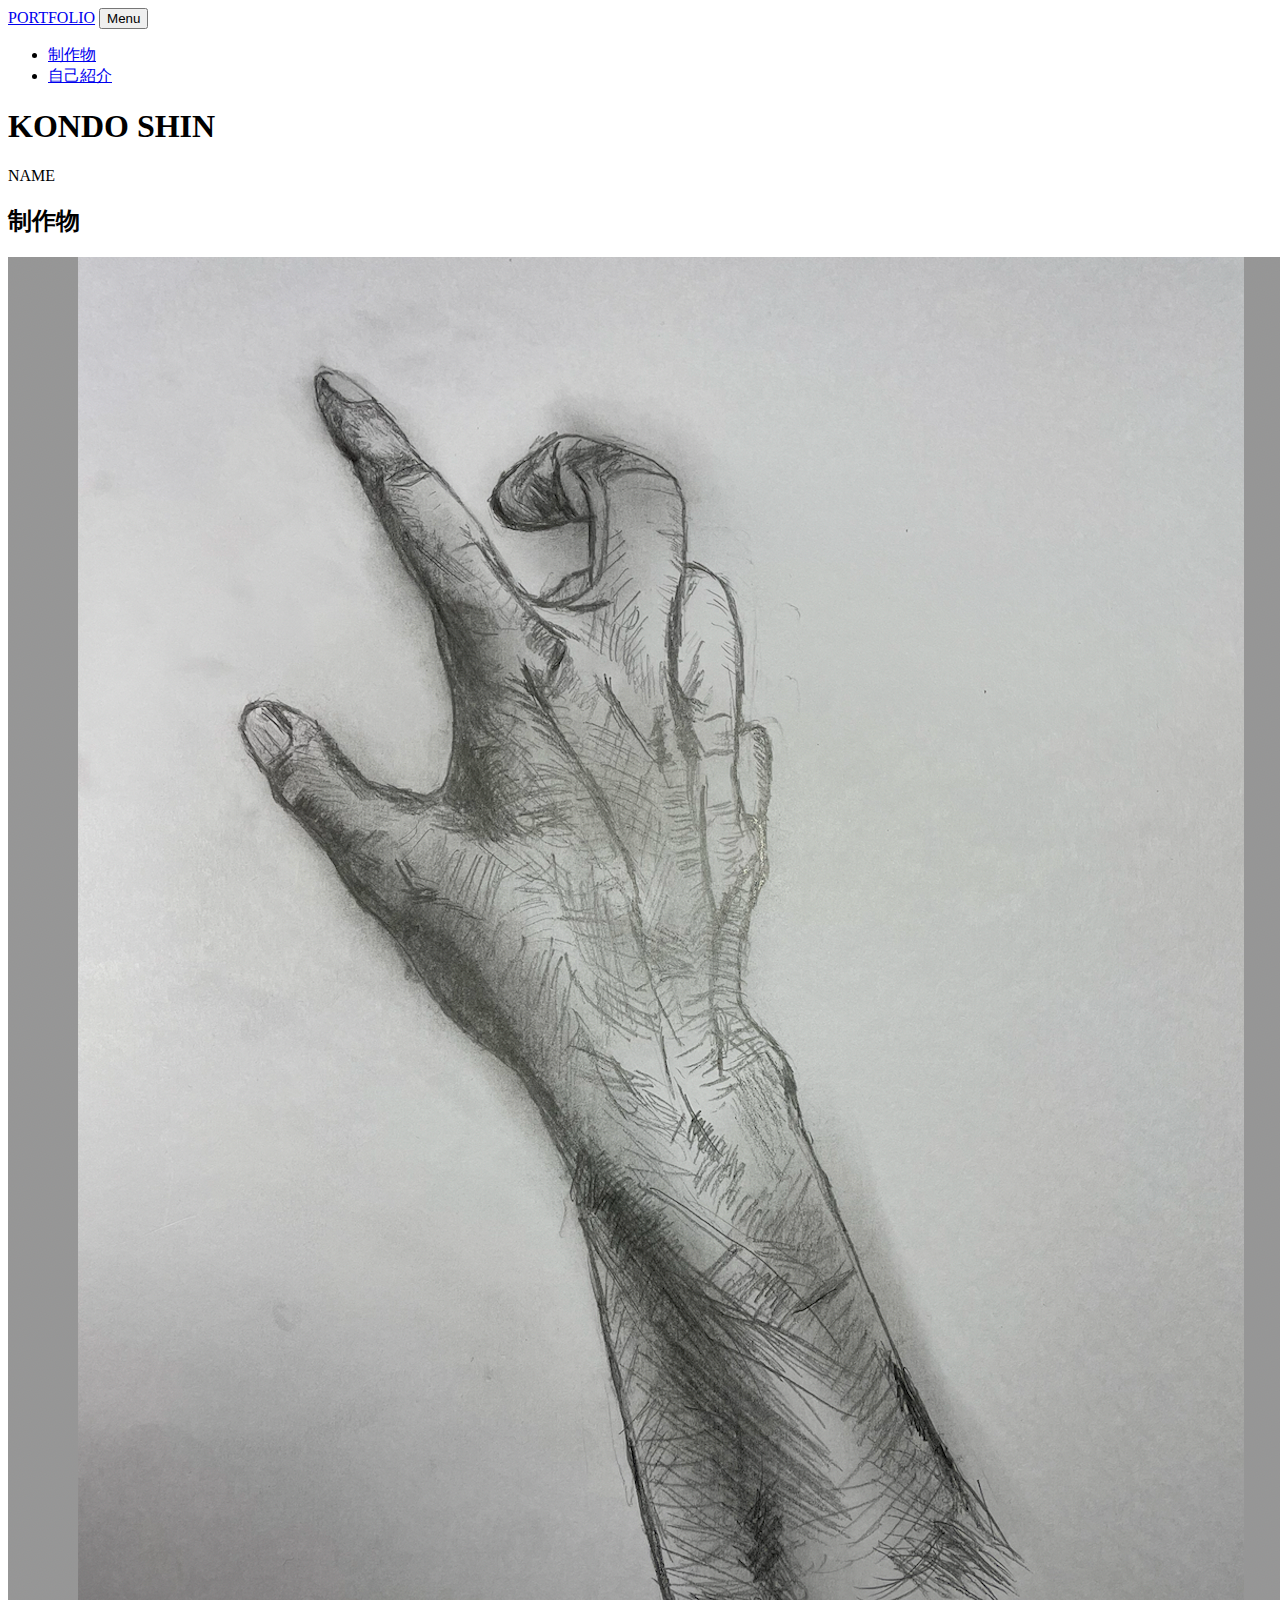
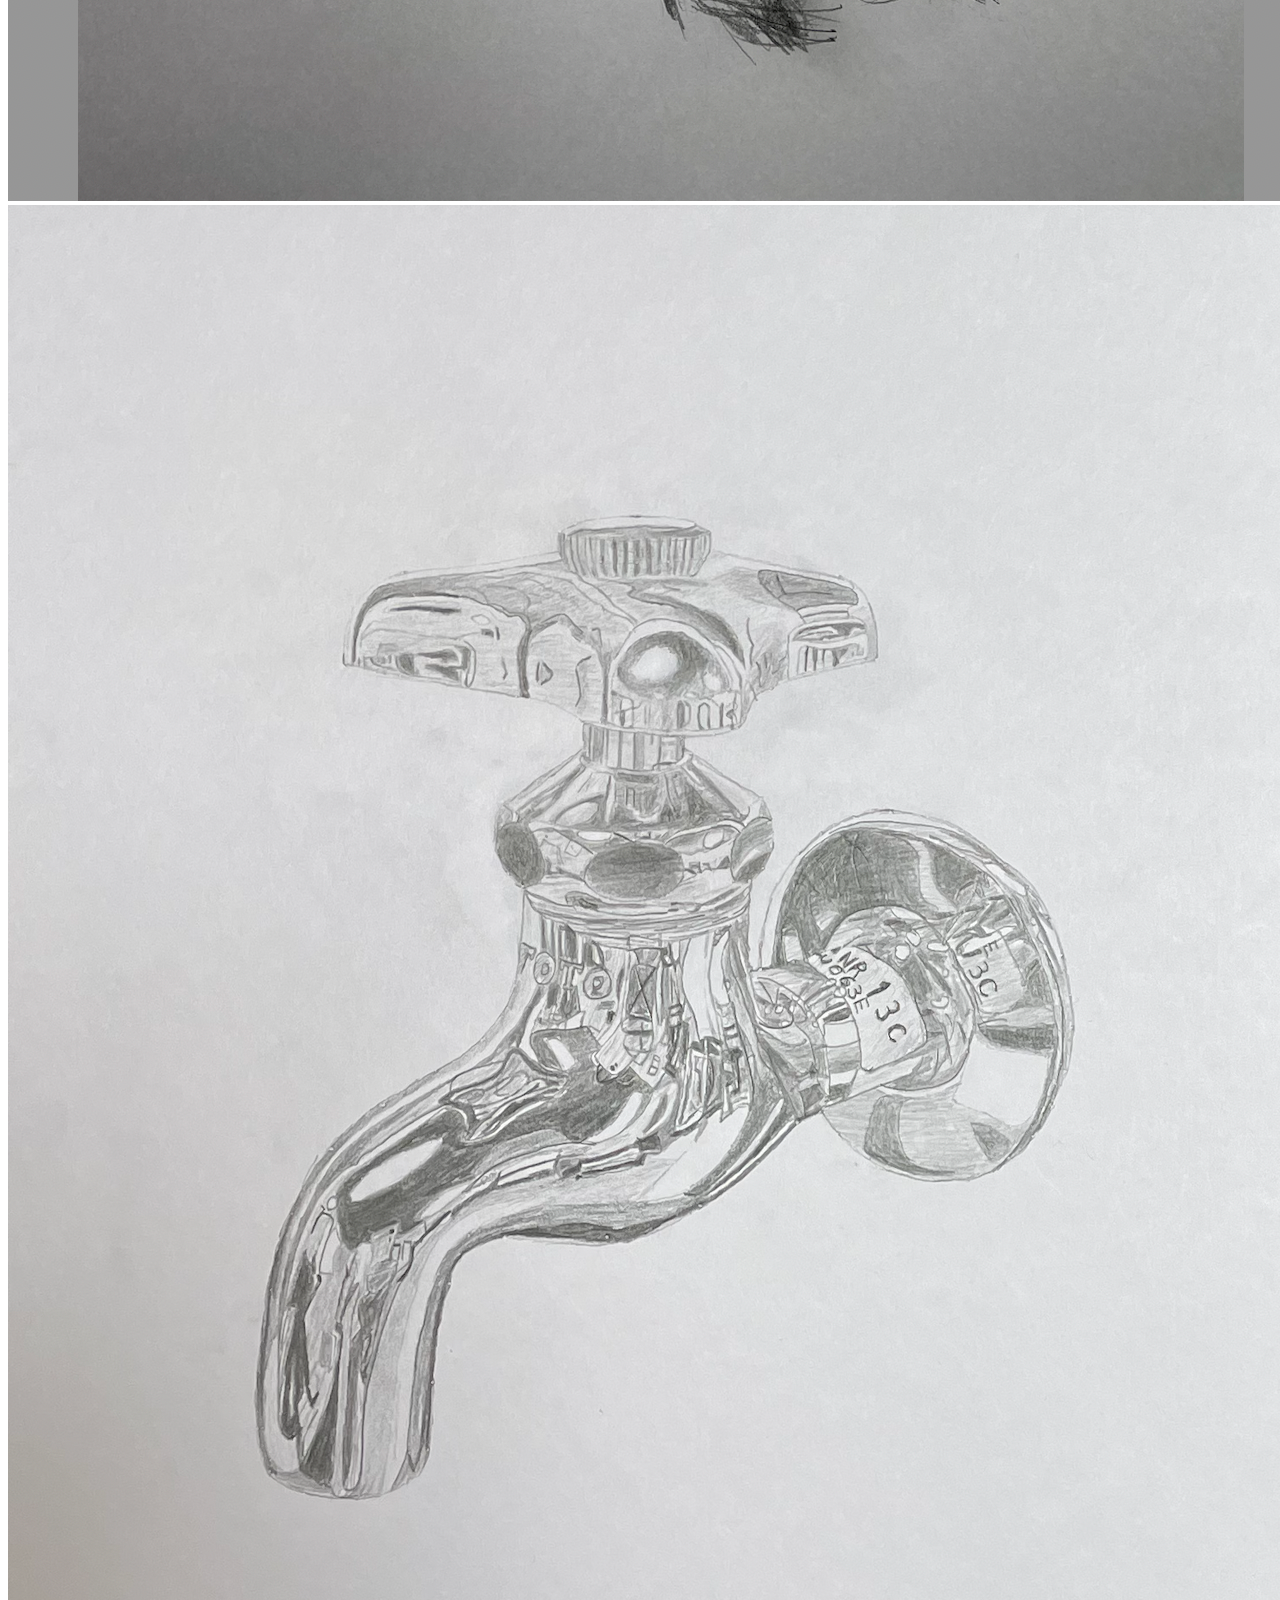
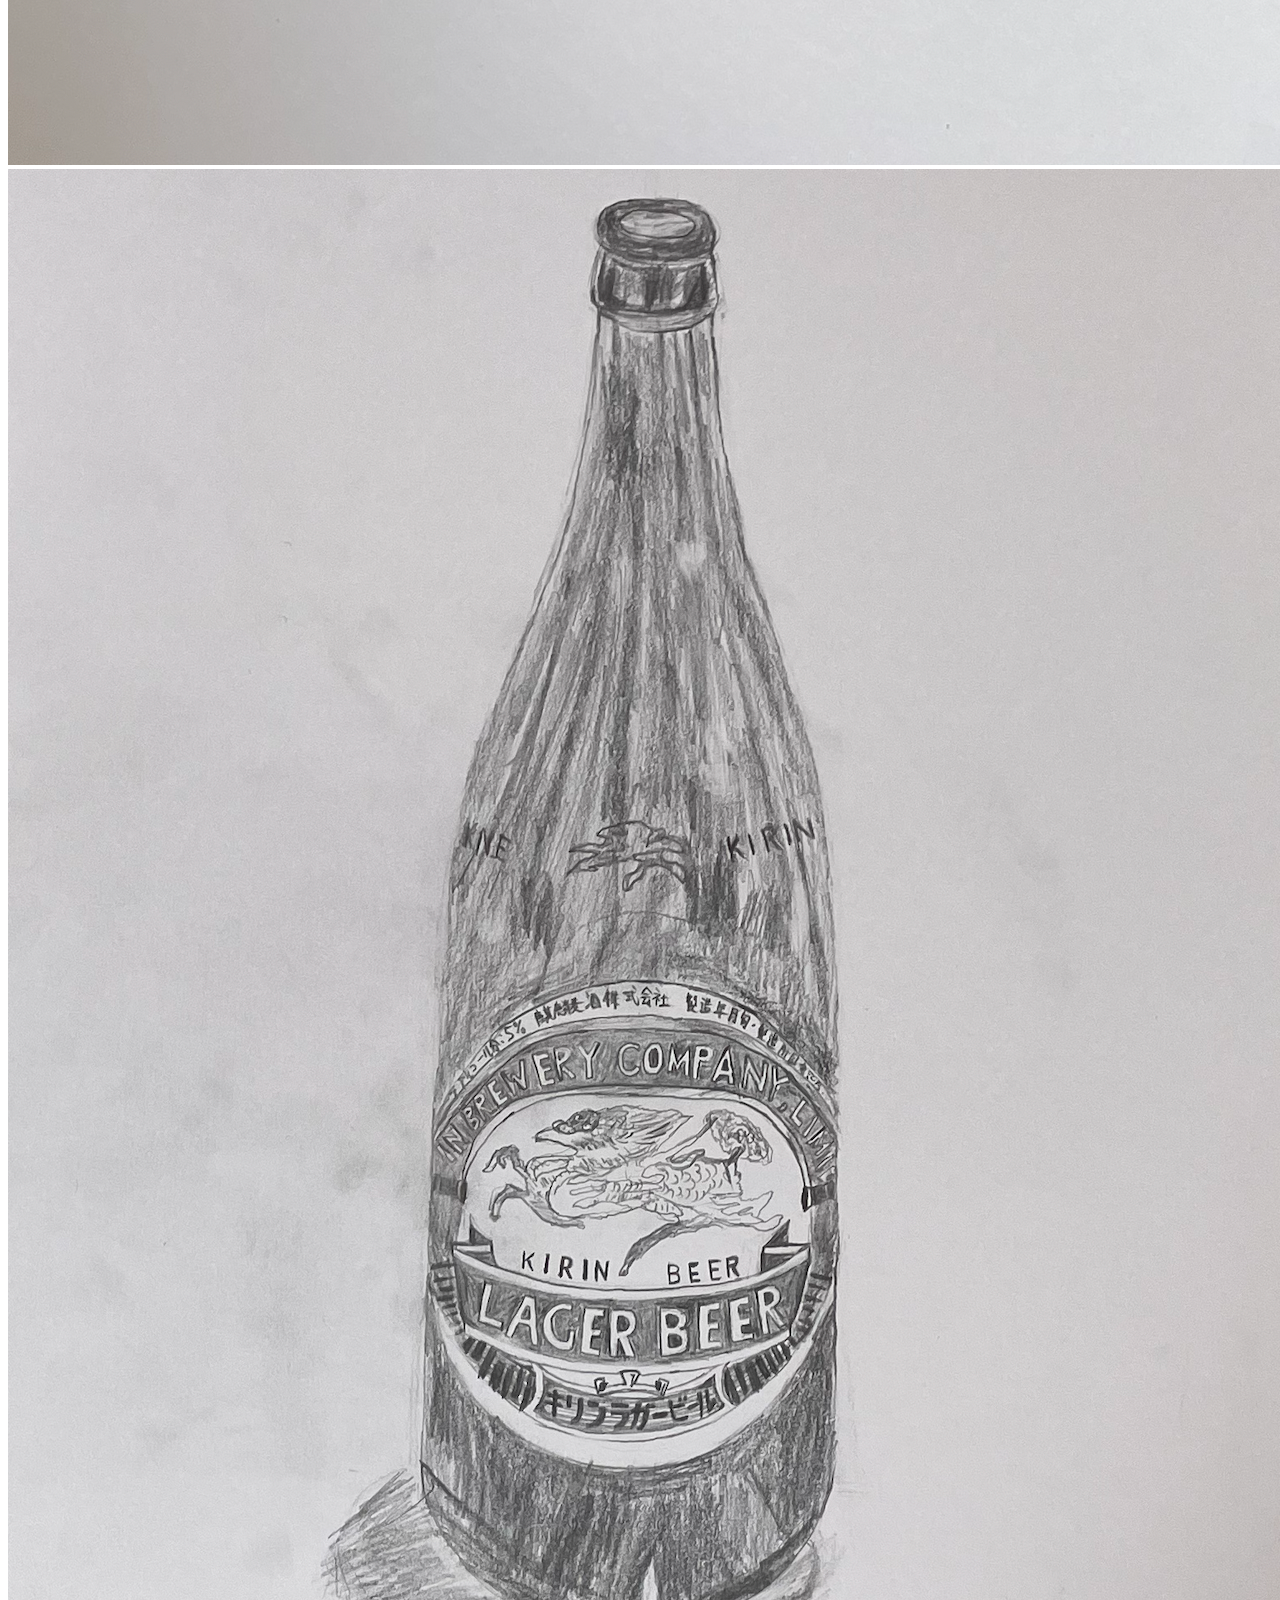
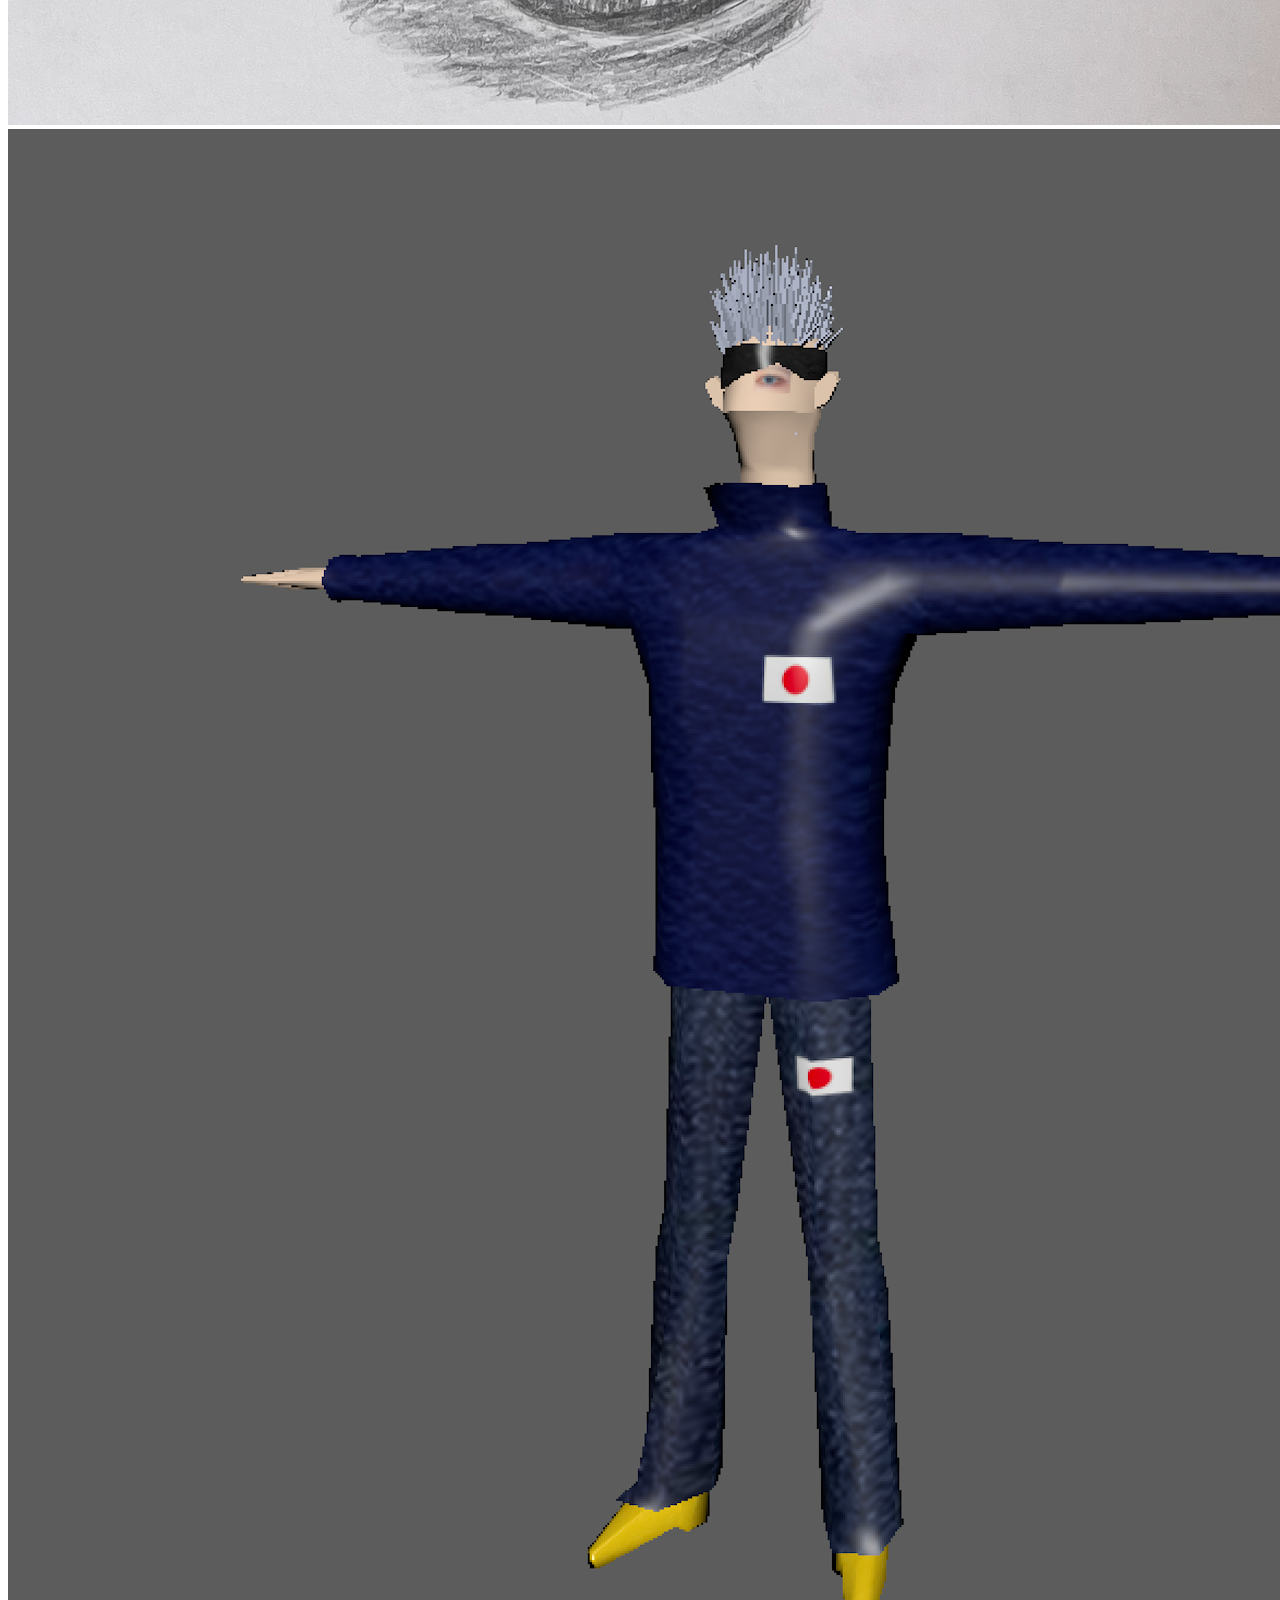
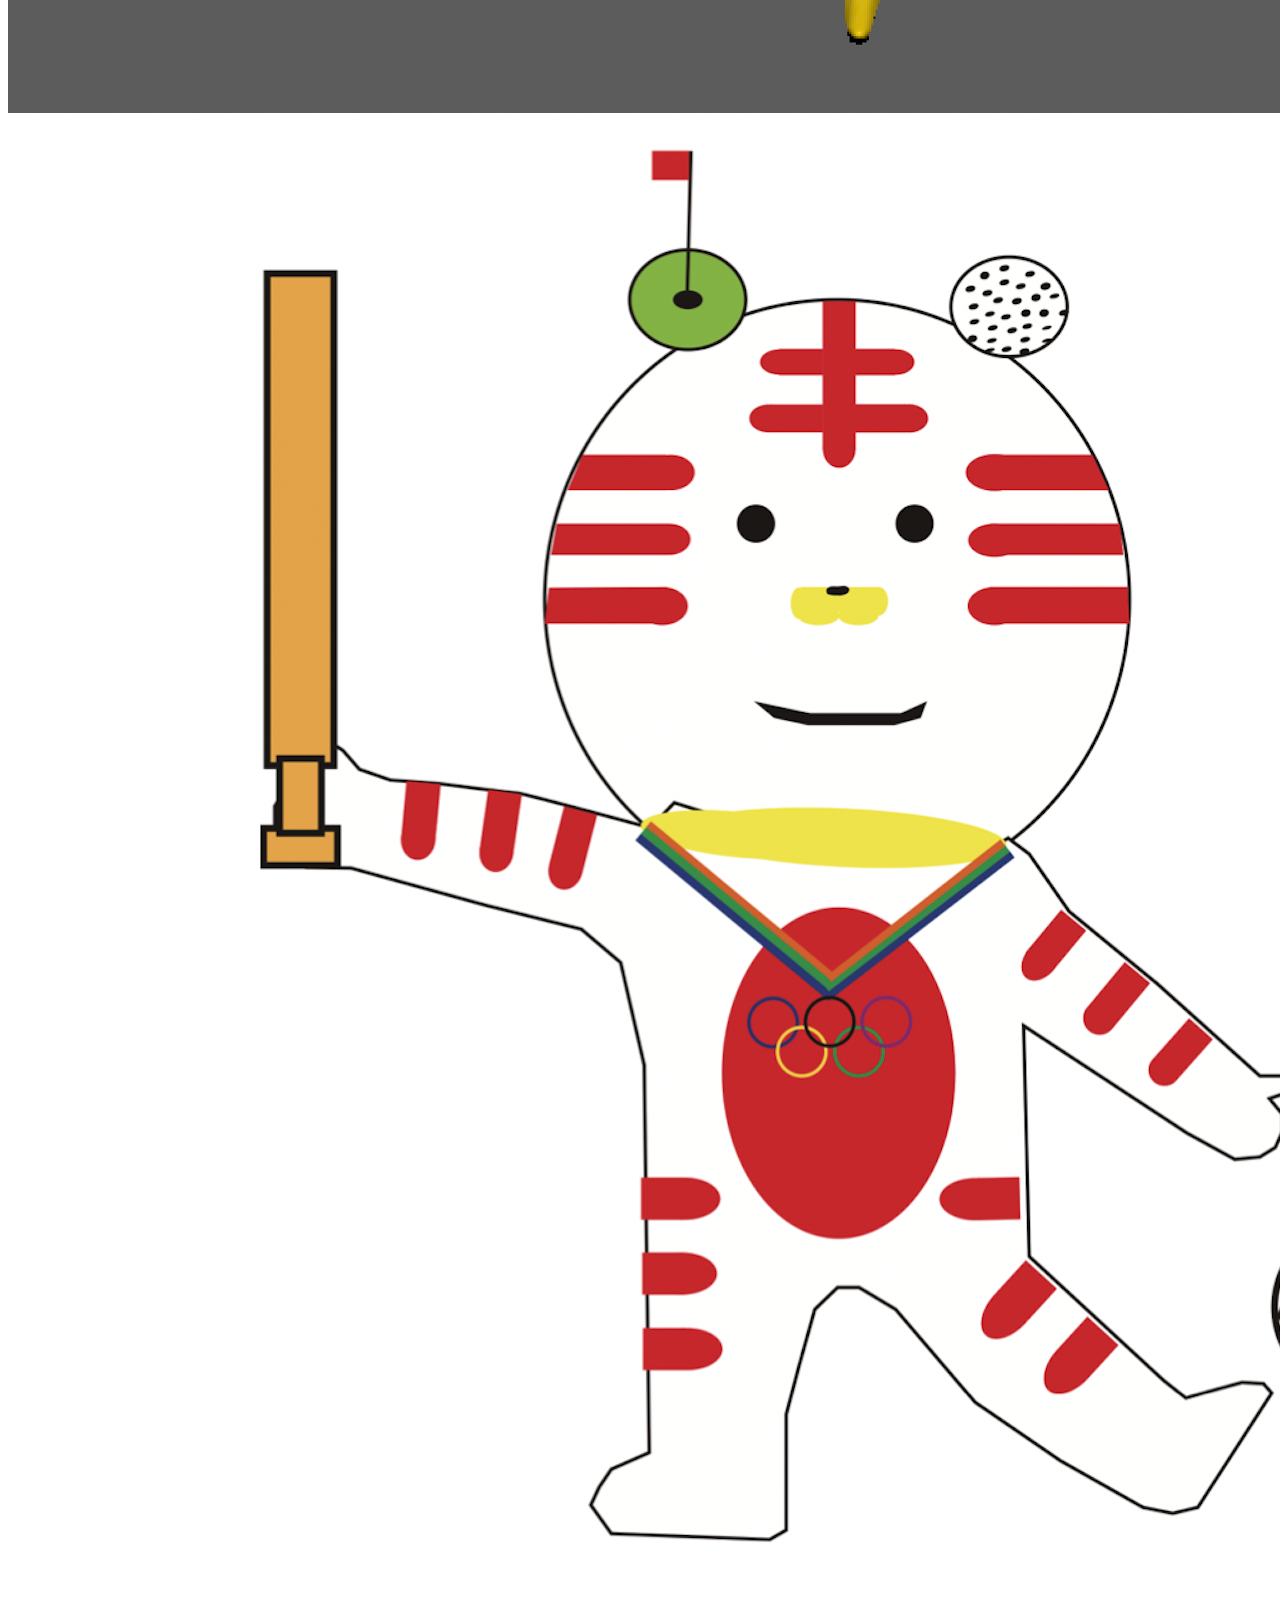
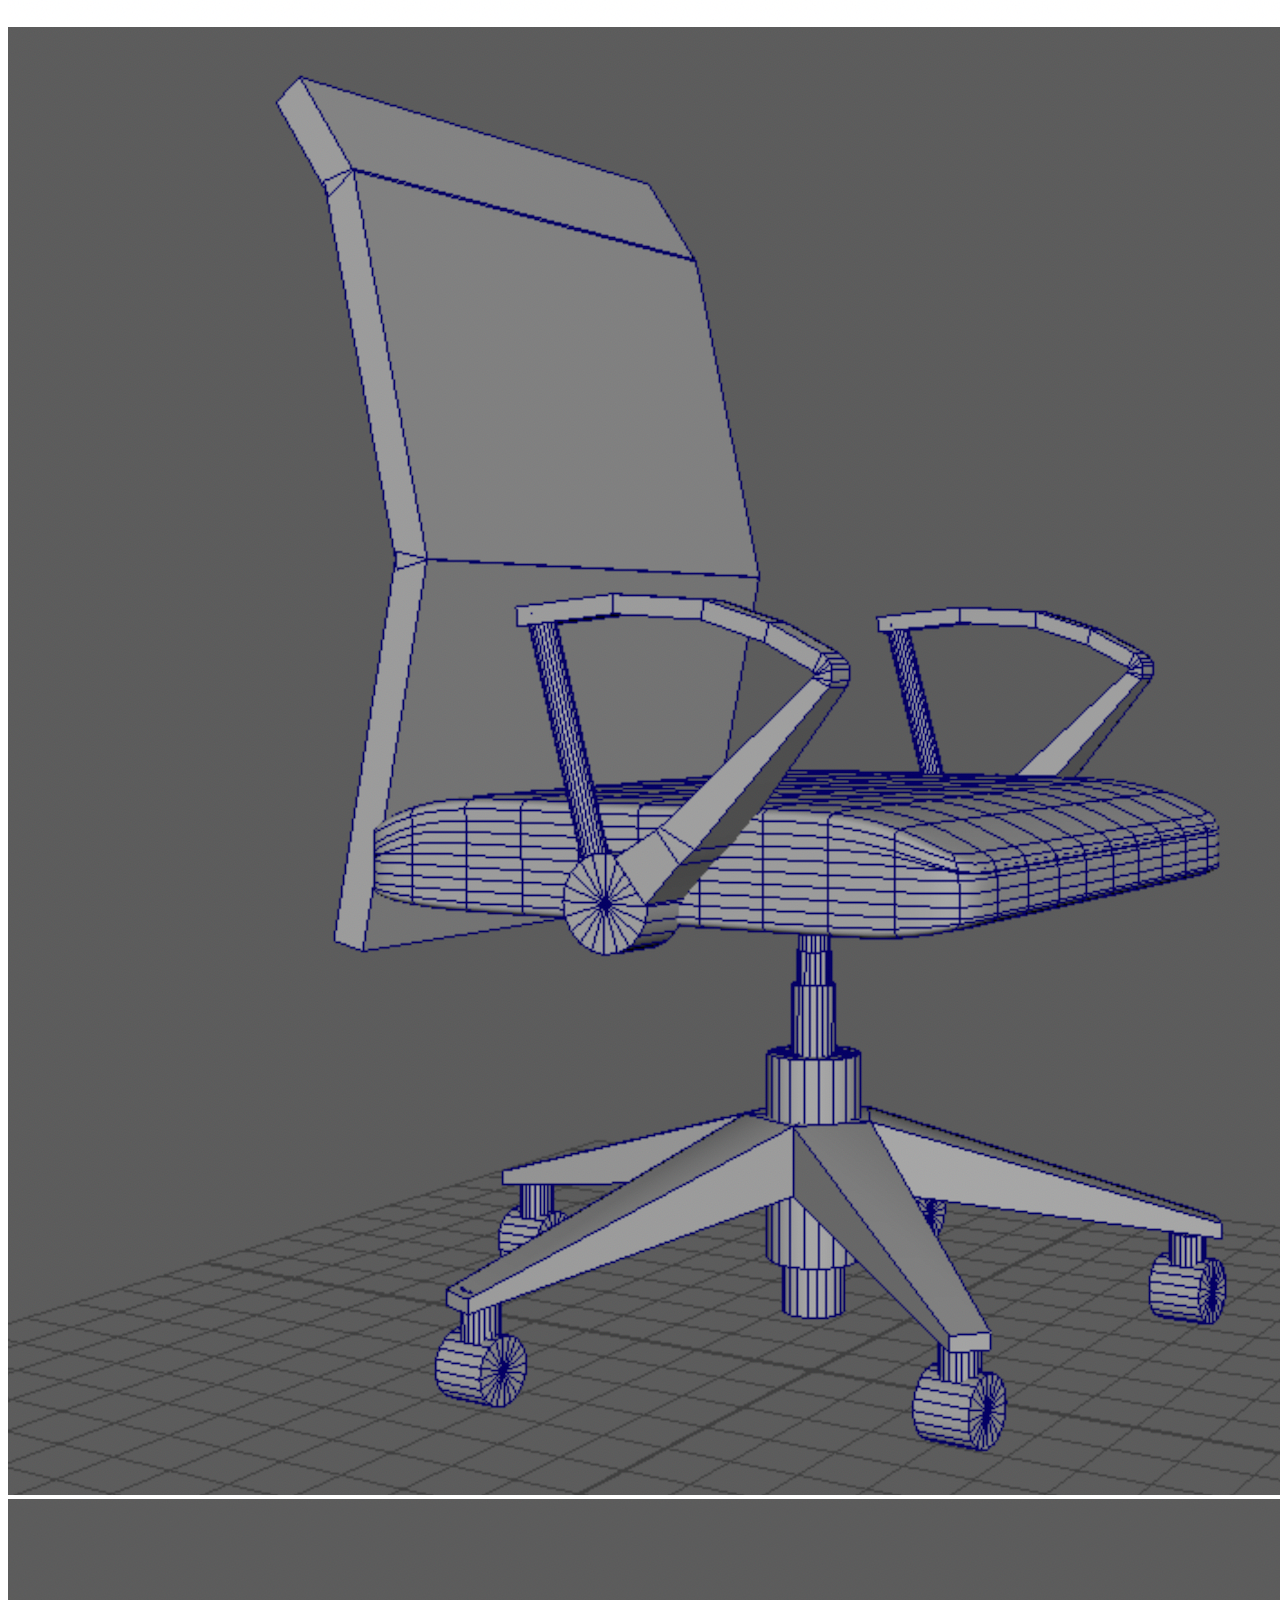
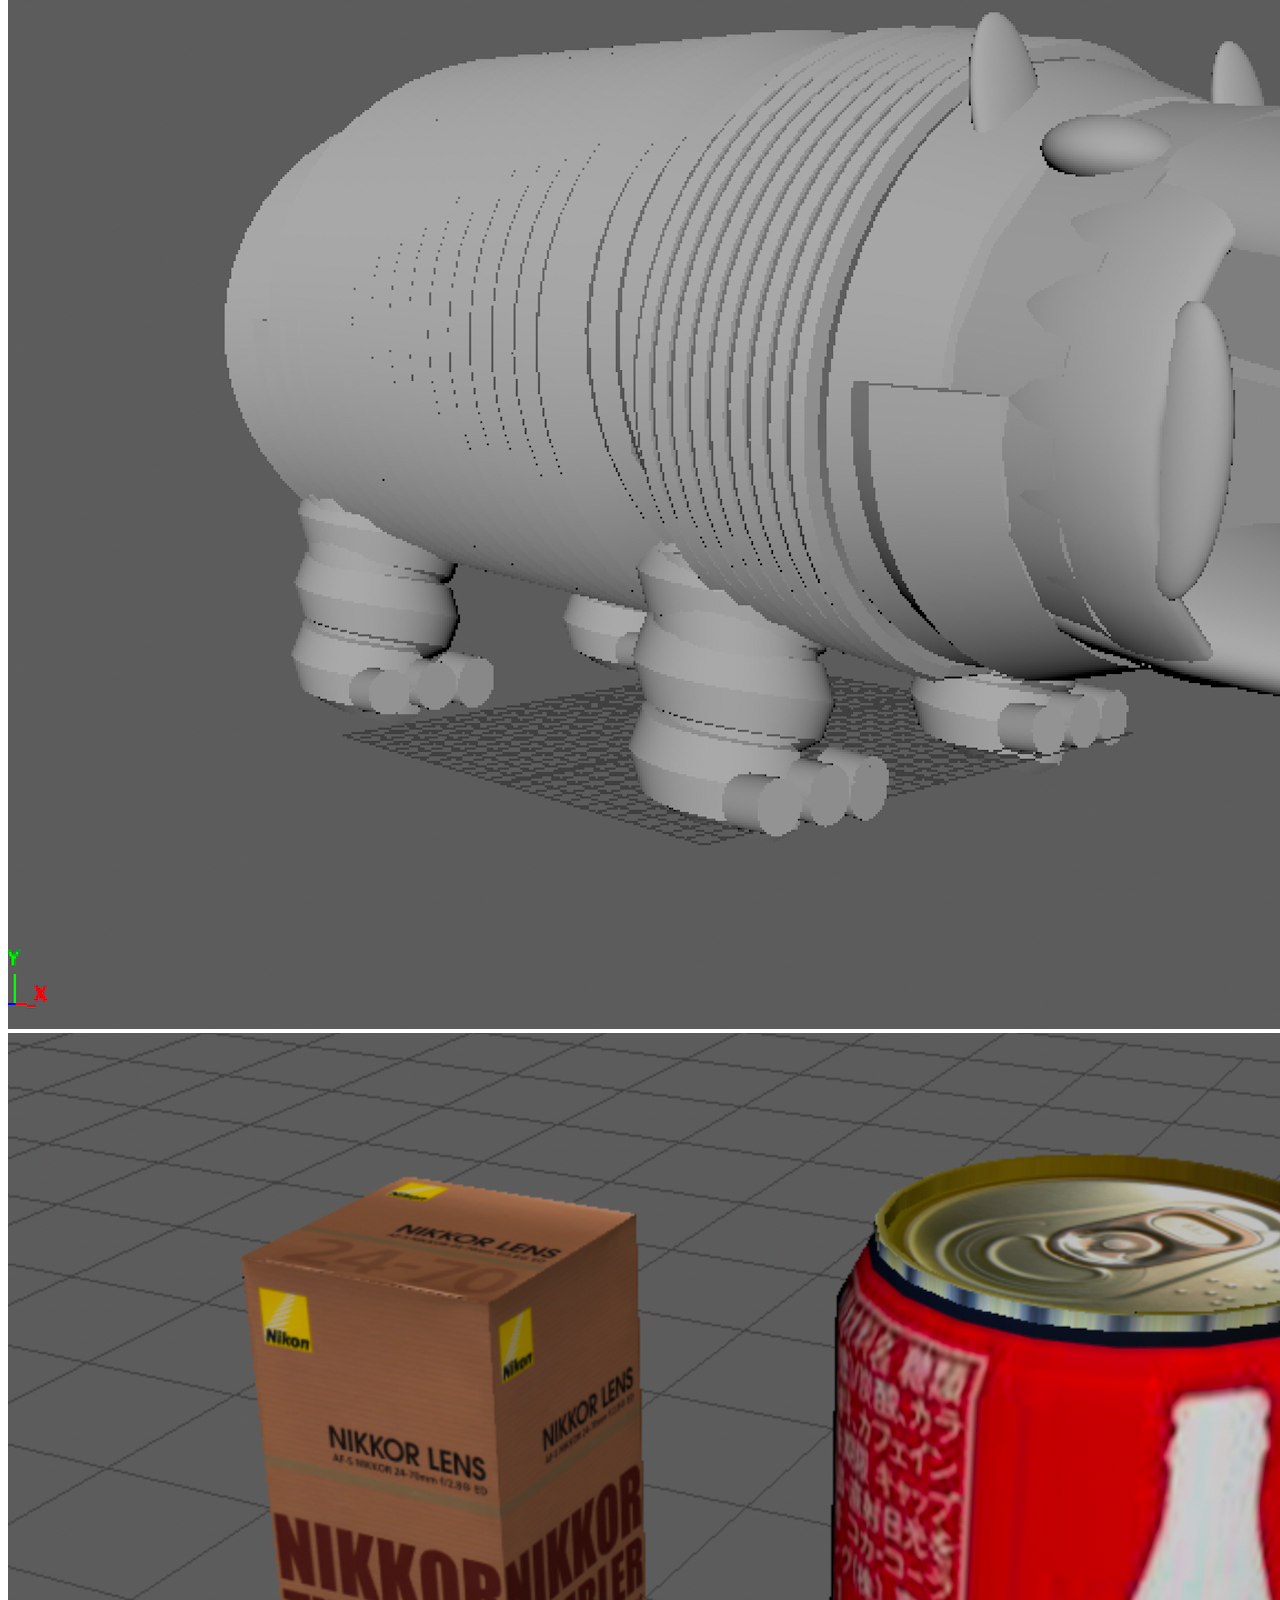
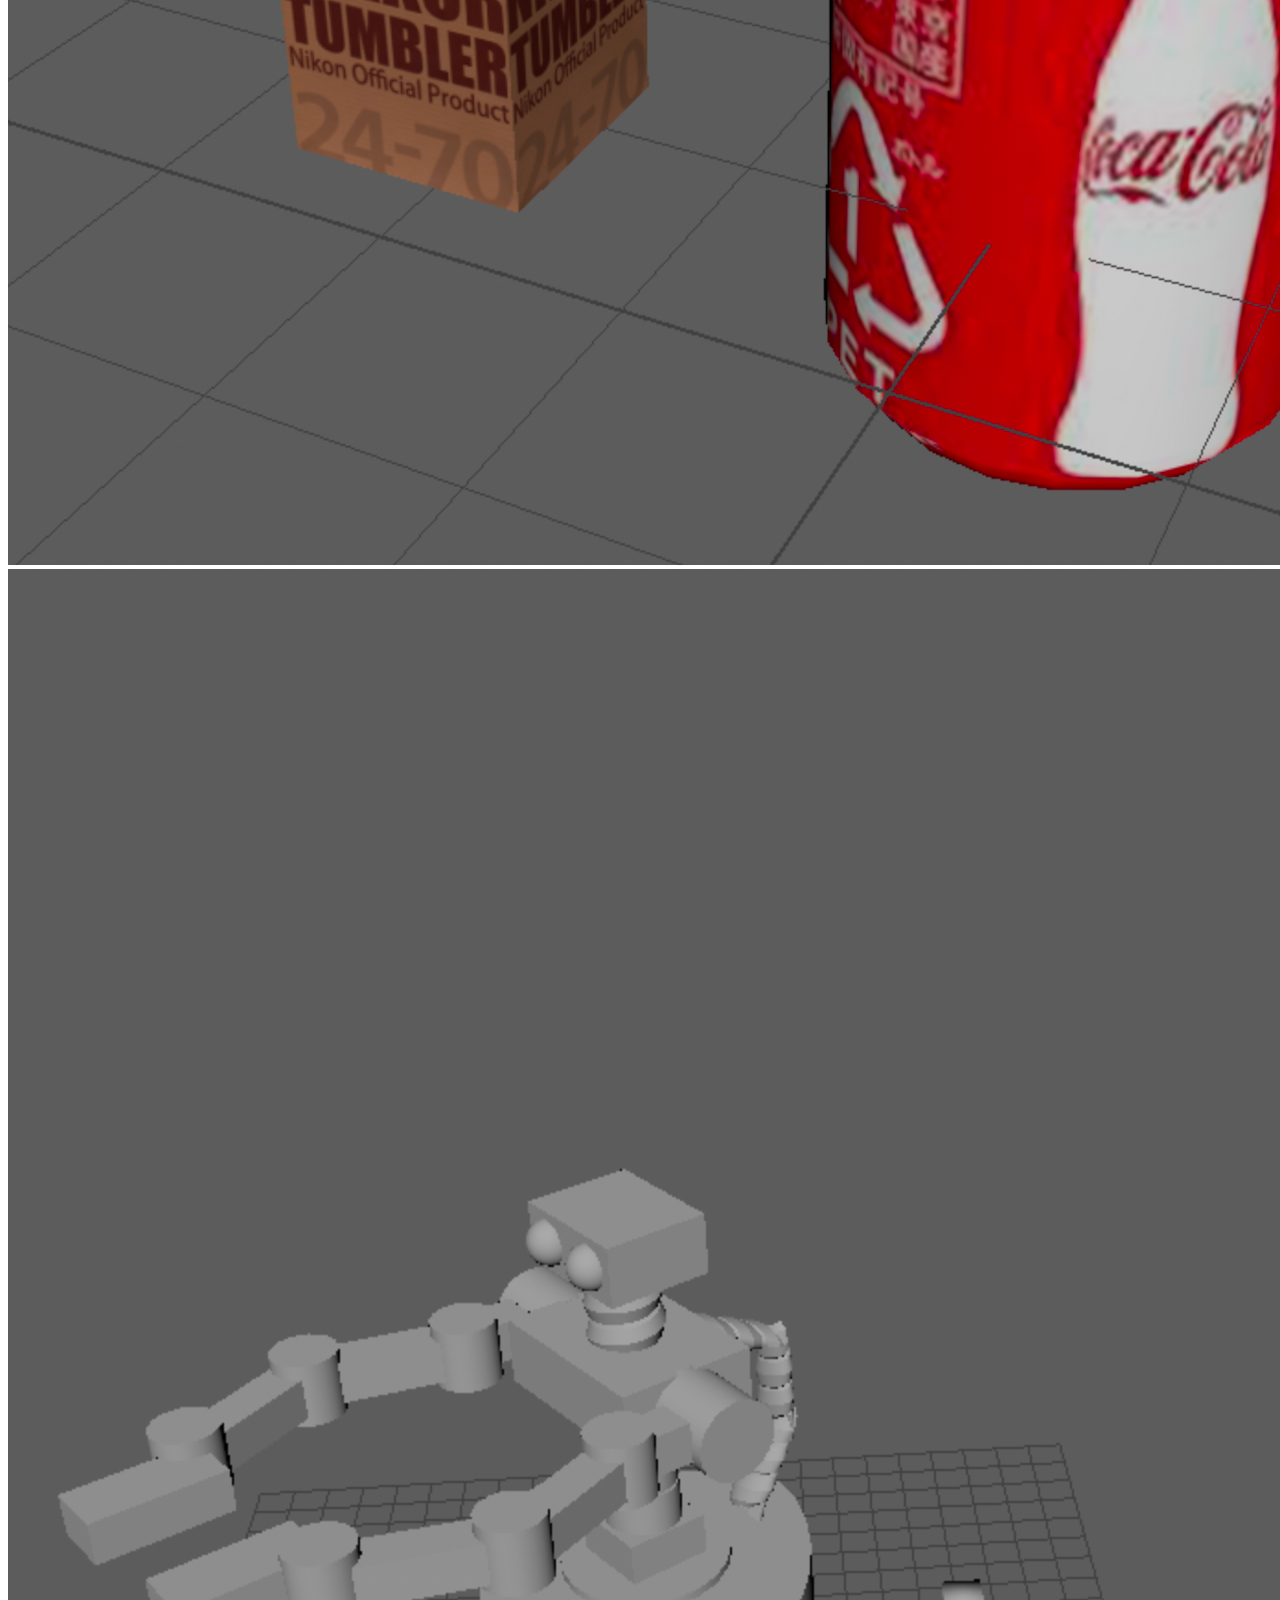
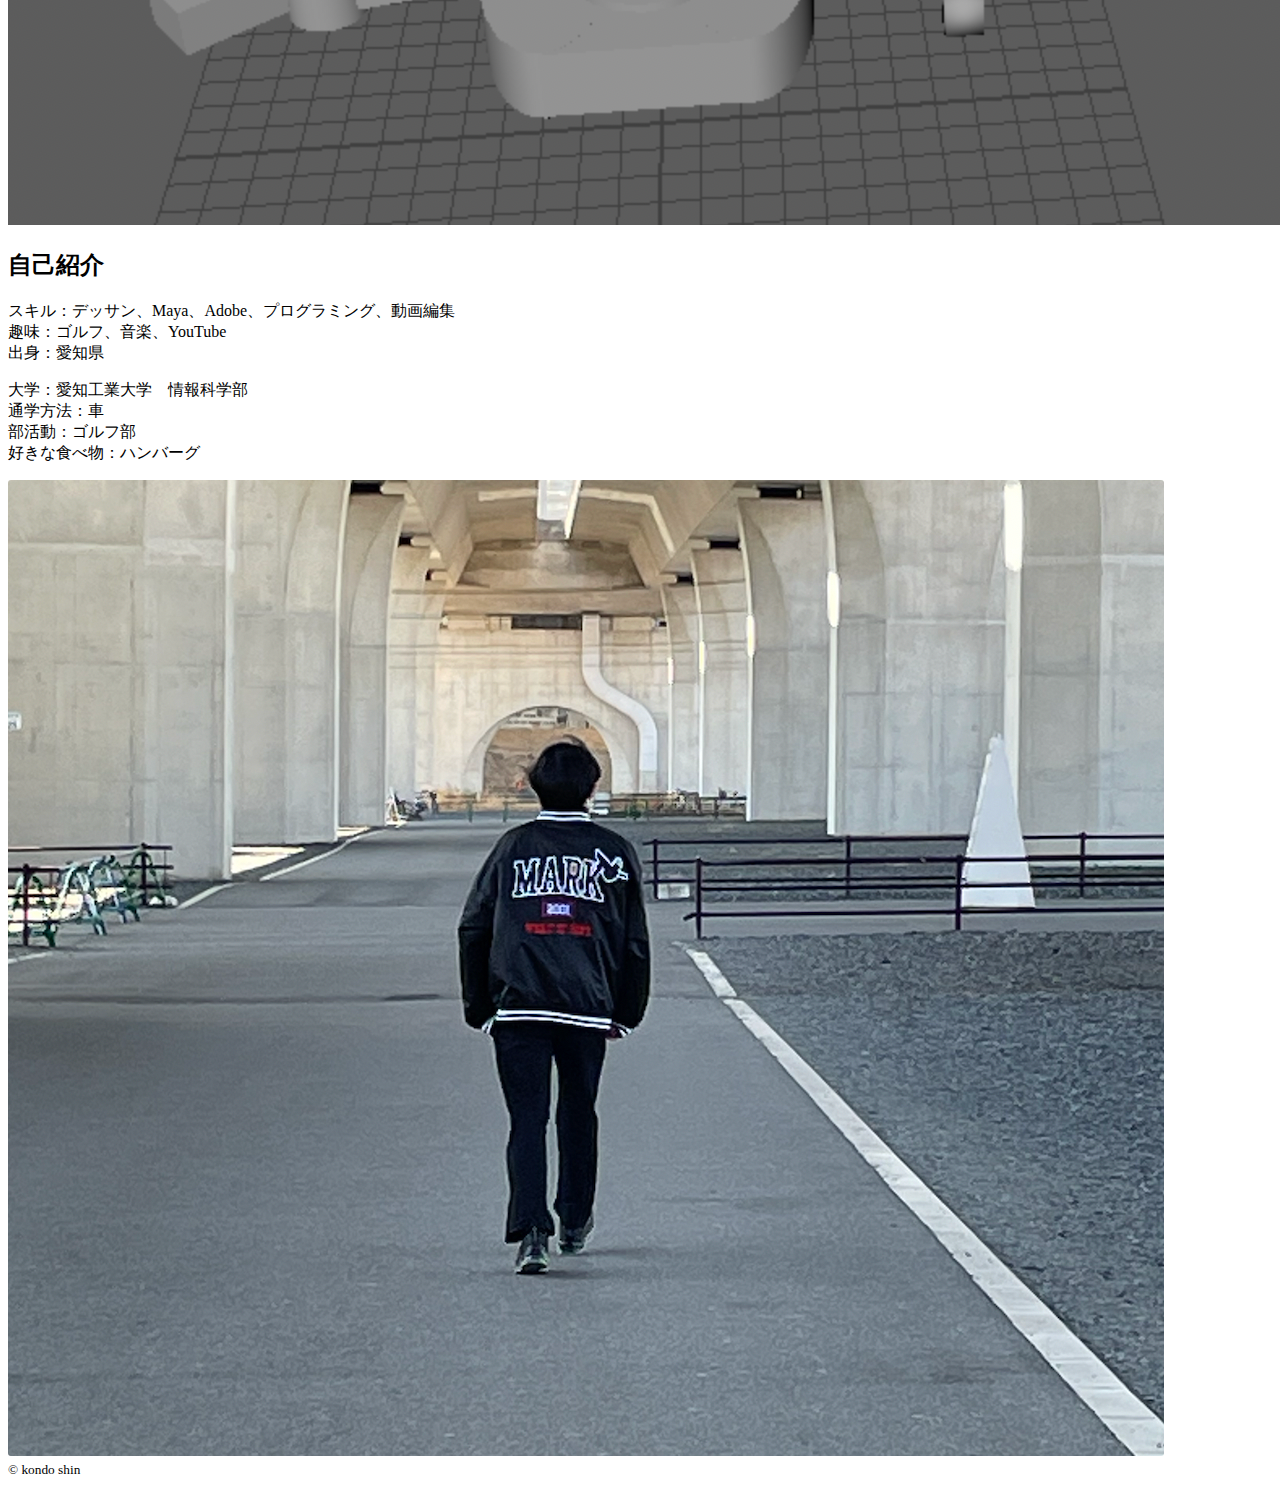
==== index.html @ ce59c8e2 "Create index.html" ====
<!DOCTYPE html>
<html lang="ja">
<head>
    <meta charset="UTF-8">
    <meta http-equiv="X-UA-Compatible" content="IE=edge">
    <meta name="viewport" content="width=device-width, initial-scale=1.0">
    <title>portfolio</title>
    <link rel="stylesheet" href="style.css">
</head>
<body>
    <nav class="navbar navbar-expand-lg bg-secondary text-uppercase fixed-top" id="mainNav">
        <div class="container">
            <a class="navbar-brand" href="#page-top">PORTFOLIO</a>
            <button class="navbar-toggler text-uppercase font-weight-bold bg-primary text-white rounded" type="button"
                data-bs-toggle="collapse" data-bs-target="#navbarResponsive" aria-controls="navbarResponsive"
                aria-expanded="false" aria-label="Toggle navigation">
                Menu
                <i class="fas fa-bars"></i>
            </button>
            <div class="collapse navbar-collapse" id="navbarResponsive">
                <ul class="navbar-nav ms-auto">
                    <li class="nav-item mx-0 mx-lg-1"><a class="nav-link py-3 px-0 px-lg-3 rounded"
                            href="#portfolio">制作物</a></li>
                    <li class="nav-item mx-0 mx-lg-1"><a class="nav-link py-3 px-0 px-lg-3 rounded"
                            href="#about">自己紹介</a></li>
                </ul>
            </div>
        </div>
    </nav>
    
    <header class="masthead bg-primary text-white text-center">
        <div class="container d-flex align-items-center flex-column">
            
            <h1 class="masthead-heading text-uppercase mb-0">KONDO SHIN</h1>
            
            <div class="divider-custom divider-light">
                <div class="divider-custom-line"></div>
                <div class="divider-custom-line"></div>
            </div>
            
            <p class="masthead-subheading font-weight-light mb-0">NAME</p>
        </div>
    </header>
    
    <section class="page-section portfolio" id="portfolio">
        <div class="container">
            
            <h2 class="page-section-heading text-center text-uppercase text-secondary mb-0">制作物</h2>
            
            <div class="divider-custom">
                <div class="divider-custom-line"></div>
                <div class="divider-custom-line"></div>
            </div>
            
            <div class="row justify-content-center">
                <div class="col-md-6 col-lg-4 mb-5">
                    <a href="./work01.html">
                        <div class="portfolio-item mx-auto" data-bs-toggle="modal" data-bs-target="#portfolioModal1">
                            <div
                                class="portfolio-item-caption d-flex align-items-center justify-content-center h-100 w-100">
                                <div class="portfolio-item-caption-content text-center text-white"><i
                                        class="fas fa-angle-right fa-3x"></i></div>
                            </div>
                            <img class="img-fluid" src="images/te.jpg" alt="..." />
                        </div>
                    </a>
                </div>
                
                <div class="col-md-6 col-lg-4 mb-5">
                    <a href="./work02.html">
                        <div class="portfolio-item mx-auto" data-bs-toggle="modal" data-bs-target="#portfolioModal2">
                            <div
                                class="portfolio-item-caption d-flex align-items-center justify-content-center h-100 w-100">
                                <div class="portfolio-item-caption-content text-center text-white"><i
                                        class="fas fa-angle-right fa-3x"></i></div>
                            </div>
                            <img class="img-fluid" src="images/jyaguti.jpg" alt="..." />
                        </div>
                    </a>
                </div>

                <div class="col-md-6 col-lg-4 mb-5">
                    <a href="./work03.html">
                        <div class="portfolio-item mx-auto">
                            <div
                                class="portfolio-item-caption d-flex align-items-center justify-content-center h-100 w-100">
                                <div class="portfolio-item-caption-content text-center text-white"><i
                                        class="fas fa-angle-right fa-3x"></i></div>
                            </div>
                            <img class="img-fluid" src="images/bin.jpg" alt="..." />
                        </div>
                    </a>
                </div>

                <div class="col-md-6 col-lg-4 mb-5">
                    <a href="./work04.html">
                        <div class="portfolio-item mx-auto" data-bs-toggle="modal" data-bs-target="#portfolioModal1">
                            <div
                                class="portfolio-item-caption d-flex align-items-center justify-content-center h-100 w-100">
                                <div class="portfolio-item-caption-content text-center text-white"><i
                                        class="fas fa-angle-right fa-3x"></i></div>
                            </div>
                            <img class="img-fluid" src="images/gojyo.jpg" alt="..." />
                        </div>
                    </a>
                </div>

                <div class="col-md-6 col-lg-4 mb-5">
                    <a href="./work05.html">
                        <div class="portfolio-item mx-auto" data-bs-toggle="modal" data-bs-target="#portfolioModal2">
                            <div
                                class="portfolio-item-caption d-flex align-items-center justify-content-center h-100 w-100">
                                <div class="portfolio-item-caption-content text-center text-white"><i
                                        class="fas fa-angle-right fa-3x"></i></div>
                            </div>
                            <img class="img-fluid" src="images/orin.jpg" alt="..." />
                        </div>
                    </a>
                </div>

                <div class="col-md-6 col-lg-4 mb-5">
                    <a href="./work06.html">
                        <div class="portfolio-item mx-auto" data-bs-toggle="modal" data-bs-target="#portfolioModal2">
                            <div
                                class="portfolio-item-caption d-flex align-items-center justify-content-center h-100 w-100">
                                <div class="portfolio-item-caption-content text-center text-white"><i
                                        class="fas fa-angle-right fa-3x"></i></div>
                            </div>
                            <img class="img-fluid" src="images/isu.jpg" alt="..." />
                        </div>
                    </a>
                </div>

                <div class="col-md-6 col-lg-4 mb-5">
                    <a href="./work07.html">
                        <div class="portfolio-item mx-auto" data-bs-toggle="modal" data-bs-target="#portfolioModal2">
                            <div
                                class="portfolio-item-caption d-flex align-items-center justify-content-center h-100 w-100">
                                <div class="portfolio-item-caption-content text-center text-white"><i
                                        class="fas fa-angle-right fa-3x"></i></div>
                            </div>
                            <img class="img-fluid" src="images/buta.jpg" alt="..." />
                        </div>
                    </a>
                </div>

                <div class="col-md-6 col-lg-4 mb-5">
                    <a href="./work08.html">
                        <div class="portfolio-item mx-auto" data-bs-toggle="modal" data-bs-target="#portfolioModal2">
                            <div
                                class="portfolio-item-caption d-flex align-items-center justify-content-center h-100 w-100">
                                <div class="portfolio-item-caption-content text-center text-white"><i
                                        class="fas fa-angle-right fa-3x"></i></div>
                            </div>
                            <img class="img-fluid" src="images/kan.jpg" alt="..." />
                        </div>
                    </a>
                </div>

                <div class="col-md-6 col-lg-4 mb-5">
                    <a href="./work09.html">
                        <div class="portfolio-item mx-auto" data-bs-toggle="modal" data-bs-target="#portfolioModal2">
                            <div
                                class="portfolio-item-caption d-flex align-items-center justify-content-center h-100 w-100">
                                <div class="portfolio-item-caption-content text-center text-white"><i
                                        class="fas fa-angle-right fa-3x"></i></div>
                            </div>
                            <img class="img-fluid" src="images/robo.jpg" alt="..." />
                        </div>
                    </a>
                </div>

                
                <section class="page-section bg-primary text-white mb-0" id="about">
                    <div class="container">
                        
                        <h2 class="page-section-heading text-center text-uppercase text-white">自己紹介</h2>
                        
                        <div class="divider-custom divider-light">
                            <div class="divider-custom-line"></div>
                            <div class="divider-custom-line"></div>
                        </div>

                        
                        
                        <div class="row">
                            <div class="col-lg-4 ms-auto">
                                <p class="lead">スキル：デッサン、Maya、Adobe、プログラミング、動画編集
                                    <br>趣味：ゴルフ、音楽、YouTube<br>出身：愛知県</p>
                            </div>
                            <div class="col-lg-4 me-auto">
                                <p class="lead">大学：愛知工業大学　情報科学部<br>
                                    通学方法：車<br>部活動：ゴルフ部<br>好きな食べ物：ハンバーグ</p>
                            </div>
                            <div class="col-lg-4 ms-auto">
                                <img class="w-75 mb-5" src="images/haikei.jpg" alt="..." style="border-radius: 3px;" />
                            </div>
                        </div>
                    </div>
                </section>

                <div class="copyright py-4 text-center text-white">
                    <div class="container"><small> &copy; kondo shin</small></div>
                </div>
</body>
</html>
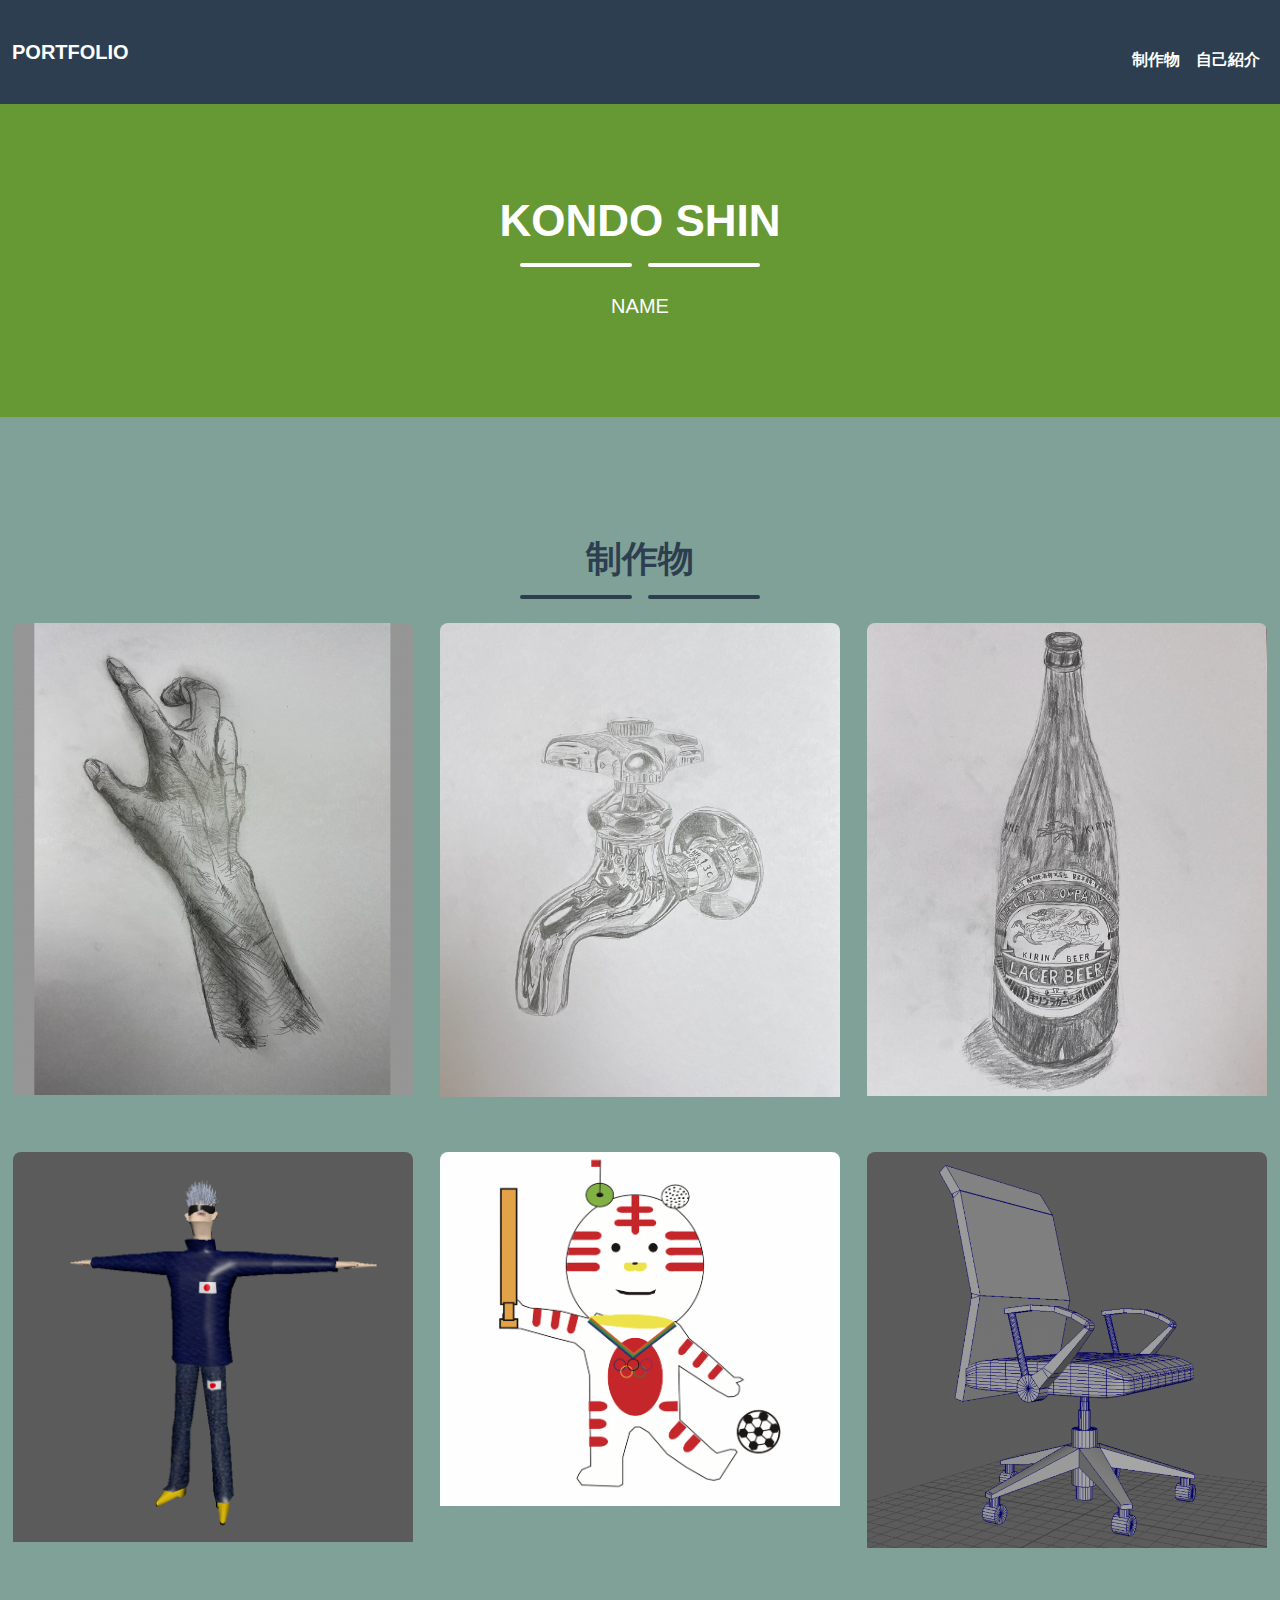
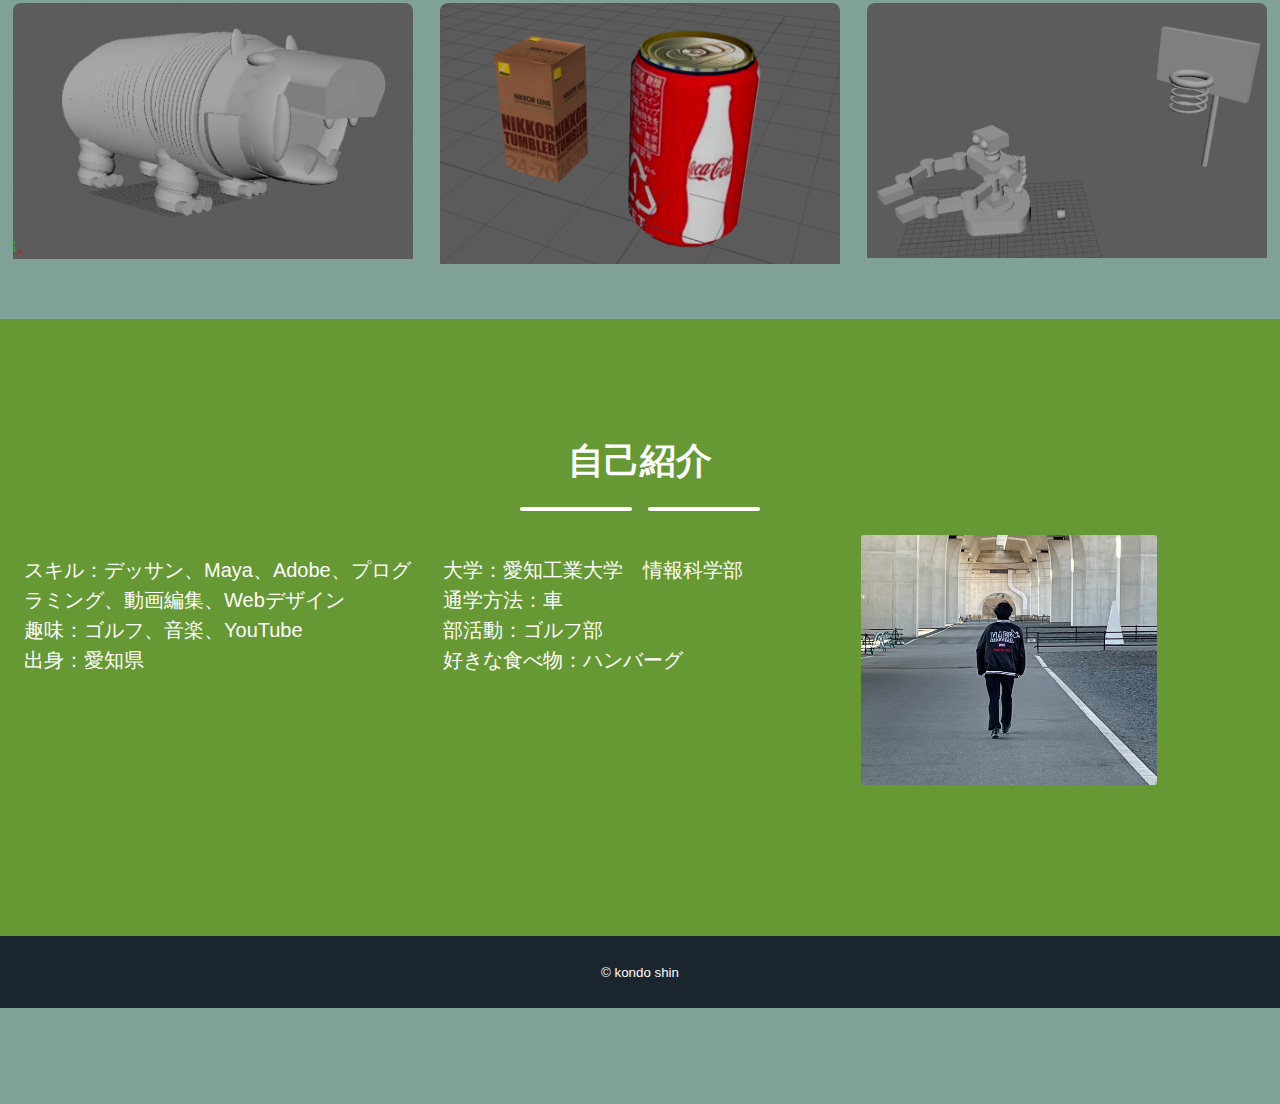
==== commit cdc48658: "Update index.html" ====
--- a/index.html
+++ b/index.html
@@ -185,7 +185,7 @@
                         
                         <div class="row">
                             <div class="col-lg-4 ms-auto">
-                                <p class="lead">スキル：デッサン、Maya、Adobe、プログラミング、動画編集
+                                <p class="lead">スキル：デッサン、Maya、Adobe、プログラミング、動画編集、Webデザイン
                                     <br>趣味：ゴルフ、音楽、YouTube<br>出身：愛知県</p>
                             </div>
                             <div class="col-lg-4 me-auto">
--- a/style.css
+++ b/style.css
@@ -0,0 +1,1232 @@
+@charset "UTF-8";
+
+:root {
+  --bs-primary-rgb: 102, 153, 51;
+  --bs-secondary-rgb: 44, 62, 80;
+  --bs-info-rgb: 13, 202, 240;
+  --bs-warning-rgb: 255, 193, 7;
+  --bs-danger-rgb: 220, 53, 69;
+  --bs-light-rgb: 248, 249, 250;
+  --bs-dark-rgb: 33, 37, 41;
+  --bs-white-rgb: 255, 255, 255;
+  --bs-black-rgb: 0, 0, 0;
+  --bs-body-color-rgb: 33, 37, 41;
+  --bs-body-bg-rgb: 255, 255, 255;
+  --bs-font-sans-serif: "Lato", -apple-system, BlinkMacSystemFont, "Segoe UI", Roboto, "Helvetica Neue", Arial, "Noto Sans", sans-serif, "Apple Color Emoji", "Segoe UI Emoji", "Segoe UI Symbol", "Noto Color Emoji";
+  --bs-font-monospace: SFMono-Regular, Menlo, Monaco, Consolas, "Liberation Mono", "Courier New", monospace;
+  --bs-gradient: linear-gradient(180deg, rgba(255, 255, 255, 0.15), rgba(255, 255, 255, 0));
+  --bs-body-font-family: var(--bs-font-sans-serif);
+  --bs-body-font-size: 1rem;
+  --bs-body-font-weight: 400;
+  --bs-body-line-height: 1.5;
+  --bs-body-color: #212529;
+  --bs-body-bg: #fff;
+}
+
+*,
+*::before,
+*::after {
+  box-sizing: border-box;
+}
+
+
+body {
+  margin: 0;
+  font-family: var(--bs-body-font-family);
+  font-size: var(--bs-body-font-size);
+  font-weight: var(--bs-body-font-weight);
+  line-height: var(--bs-body-line-height);
+  color: var(--bs-body-color);
+  text-align: var(--bs-body-text-align);
+  background-color: #80a197;
+  -webkit-text-size-adjust: 100%;
+  -webkit-tap-highlight-color: rgba(0, 0, 0, 0);
+}
+
+h1,
+.h1 {
+  font-size: calc(1.375rem + 1.5vw);
+}
+
+h2,
+.h2 {
+  font-size: calc(1.325rem + 0.9vw);
+}
+
+h3,
+.h3 {
+  font-size: calc(1.3rem + 0.6vw);
+}
+
+h4,
+.h4 {
+  font-size: calc(1.275rem + 0.3vw);
+}
+
+h5,
+.h5 {
+  font-size: 1.25rem;
+}
+
+h6,
+.h6 {
+  font-size: 1rem;
+}
+
+.lead {
+  font-size: 1.25rem;
+  font-weight: 300;
+}
+
+.display-1 {
+  font-size: calc(1.625rem + 4.5vw);
+  font-weight: 300;
+  line-height: 1.2;
+}
+
+.display-2 {
+  font-size: calc(1.575rem + 3.9vw);
+  font-weight: 300;
+  line-height: 1.2;
+}
+
+.display-3 {
+  font-size: calc(1.525rem + 3.3vw);
+  font-weight: 300;
+  line-height: 1.2;
+}
+
+.display-4 {
+  font-size: calc(1.475rem + 2.7vw);
+  font-weight: 300;
+  line-height: 1.2;
+}
+
+.display-5 {
+  font-size: calc(1.425rem + 2.1vw);
+  font-weight: 300;
+  line-height: 1.2;
+}
+
+.display-6 {
+  font-size: calc(1.375rem + 1.5vw);
+  font-weight: 300;
+  line-height: 1.2;
+}
+
+.img-fluid {
+  max-width: 100%;
+  height: auto;
+}
+
+.img-thumbnail {
+  padding: 0.25rem;
+  background-color: #fff;
+  border: 0.125rem solid #dee2e6;
+  border-radius: 0.5rem;
+  max-width: 100%;
+  height: auto;
+}
+
+.container,
+.container-fluid,
+.container-xxl,
+.container-xl,
+.container-lg,
+.container-md,
+.container-sm {
+  width: 100%;
+  padding-right: var(--bs-gutter-x, 0.75rem);
+  padding-left: var(--bs-gutter-x, 0.75rem);
+  margin-right: auto;
+  margin-left: auto;
+}
+
+.row {
+  --bs-gutter-x: 1.5rem;
+  --bs-gutter-y: 0;
+  display: flex;
+  flex-wrap: wrap;
+  margin-top: calc(-1 * var(--bs-gutter-y));
+  margin-right: calc(-0.5 * var(--bs-gutter-x));
+  margin-left: calc(-0.5 * var(--bs-gutter-x));
+}
+
+.row>* {
+  flex-shrink: 0;
+  width: 100%;
+  max-width: 100%;
+  padding-right: calc(var(--bs-gutter-x) * 0.5);
+  padding-left: calc(var(--bs-gutter-x) * 0.5);
+  margin-top: var(--bs-gutter-y);
+}
+
+@media (min-width: 576px) {
+  .col-sm {
+    flex: 1 0 0%;
+  }
+
+  .row-cols-sm-auto>* {
+    flex: 0 0 auto;
+    width: auto;
+  }
+
+  .row-cols-sm-1>* {
+    flex: 0 0 auto;
+    width: 100%;
+  }
+
+  .row-cols-sm-2>* {
+    flex: 0 0 auto;
+    width: 50%;
+  }
+
+  .row-cols-sm-3>* {
+    flex: 0 0 auto;
+    width: 33.3333333333%;
+  }
+
+  .row-cols-sm-4>* {
+    flex: 0 0 auto;
+    width: 25%;
+  }
+
+  .row-cols-sm-5>* {
+    flex: 0 0 auto;
+    width: 20%;
+  }
+
+  .row-cols-sm-6>* {
+    flex: 0 0 auto;
+    width: 16.6666666667%;
+  }
+
+  .col-sm-auto {
+    flex: 0 0 auto;
+    width: auto;
+  }
+
+  .col-sm-1 {
+    flex: 0 0 auto;
+    width: 8.33333333%;
+  }
+
+  .col-sm-2 {
+    flex: 0 0 auto;
+    width: 16.66666667%;
+  }
+
+  .col-sm-3 {
+    flex: 0 0 auto;
+    width: 25%;
+  }
+
+  .col-sm-4 {
+    flex: 0 0 auto;
+    width: 33.33333333%;
+  }
+
+  .col-sm-5 {
+    flex: 0 0 auto;
+    width: 41.66666667%;
+  }
+
+  .col-sm-6 {
+    flex: 0 0 auto;
+    width: 50%;
+  }
+
+  .col-sm-7 {
+    flex: 0 0 auto;
+    width: 58.33333333%;
+  }
+
+  .col-sm-8 {
+    flex: 0 0 auto;
+    width: 66.66666667%;
+  }
+
+  .col-sm-9 {
+    flex: 0 0 auto;
+    width: 75%;
+  }
+
+  .col-sm-10 {
+    flex: 0 0 auto;
+    width: 83.33333333%;
+  }
+
+  .col-sm-11 {
+    flex: 0 0 auto;
+    width: 91.66666667%;
+  }
+
+  .col-sm-12 {
+    flex: 0 0 auto;
+    width: 100%;
+  }
+
+  .offset-sm-0 {
+    margin-left: 0;
+  }
+
+  .offset-sm-1 {
+    margin-left: 8.33333333%;
+  }
+
+  .offset-sm-2 {
+    margin-left: 16.66666667%;
+  }
+
+  .offset-sm-3 {
+    margin-left: 25%;
+  }
+
+  .offset-sm-4 {
+    margin-left: 33.33333333%;
+  }
+
+  .offset-sm-5 {
+    margin-left: 41.66666667%;
+  }
+
+  .offset-sm-6 {
+    margin-left: 50%;
+  }
+
+  .offset-sm-7 {
+    margin-left: 58.33333333%;
+  }
+
+  .offset-sm-8 {
+    margin-left: 66.66666667%;
+  }
+
+  .offset-sm-9 {
+    margin-left: 75%;
+  }
+
+  .offset-sm-10 {
+    margin-left: 83.33333333%;
+  }
+
+  .offset-sm-11 {
+    margin-left: 91.66666667%;
+  }
+
+  .g-sm-0,
+  .gx-sm-0 {
+    --bs-gutter-x: 0;
+  }
+
+  .g-sm-0,
+  .gy-sm-0 {
+    --bs-gutter-y: 0;
+  }
+
+  .g-sm-1,
+  .gx-sm-1 {
+    --bs-gutter-x: 0.25rem;
+  }
+
+  .g-sm-1,
+  .gy-sm-1 {
+    --bs-gutter-y: 0.25rem;
+  }
+
+  .g-sm-2,
+  .gx-sm-2 {
+    --bs-gutter-x: 0.5rem;
+  }
+
+  .g-sm-2,
+  .gy-sm-2 {
+    --bs-gutter-y: 0.5rem;
+  }
+
+  .g-sm-3,
+  .gx-sm-3 {
+    --bs-gutter-x: 1rem;
+  }
+
+  .g-sm-3,
+  .gy-sm-3 {
+    --bs-gutter-y: 1rem;
+  }
+
+  .g-sm-4,
+  .gx-sm-4 {
+    --bs-gutter-x: 1.5rem;
+  }
+
+  .g-sm-4,
+  .gy-sm-4 {
+    --bs-gutter-y: 1.5rem;
+  }
+
+  .g-sm-5,
+  .gx-sm-5 {
+    --bs-gutter-x: 3rem;
+  }
+
+  .g-sm-5,
+  .gy-sm-5 {
+    --bs-gutter-y: 3rem;
+  }
+}
+
+@media (min-width: 768px) {
+  .col-md {
+    flex: 1 0 0%;
+  }
+
+  .row-cols-md-auto>* {
+    flex: 0 0 auto;
+    width: auto;
+  }
+
+  .row-cols-md-1>* {
+    flex: 0 0 auto;
+    width: 100%;
+  }
+
+  .row-cols-md-2>* {
+    flex: 0 0 auto;
+    width: 50%;
+  }
+
+  .row-cols-md-3>* {
+    flex: 0 0 auto;
+    width: 33.3333333333%;
+  }
+
+  .row-cols-md-4>* {
+    flex: 0 0 auto;
+    width: 25%;
+  }
+
+  .row-cols-md-5>* {
+    flex: 0 0 auto;
+    width: 20%;
+  }
+
+  .row-cols-md-6>* {
+    flex: 0 0 auto;
+    width: 16.6666666667%;
+  }
+
+  .col-md-auto {
+    flex: 0 0 auto;
+    width: auto;
+  }
+
+  .col-md-1 {
+    flex: 0 0 auto;
+    width: 8.33333333%;
+  }
+
+  .col-md-2 {
+    flex: 0 0 auto;
+    width: 16.66666667%;
+  }
+
+  .col-md-3 {
+    flex: 0 0 auto;
+    width: 25%;
+  }
+
+  .col-md-4 {
+    flex: 0 0 auto;
+    width: 33.33333333%;
+  }
+
+  .col-md-5 {
+    flex: 0 0 auto;
+    width: 41.66666667%;
+  }
+
+  .col-md-6 {
+    flex: 0 0 auto;
+    width: 50%;
+  }
+
+  .col-md-7 {
+    flex: 0 0 auto;
+    width: 58.33333333%;
+  }
+
+  .col-md-8 {
+    flex: 0 0 auto;
+    width: 66.66666667%;
+  }
+
+  .col-md-9 {
+    flex: 0 0 auto;
+    width: 75%;
+  }
+
+  .col-md-10 {
+    flex: 0 0 auto;
+    width: 83.33333333%;
+  }
+
+  .col-md-11 {
+    flex: 0 0 auto;
+    width: 91.66666667%;
+  }
+
+  .col-md-12 {
+    flex: 0 0 auto;
+    width: 100%;
+  }
+
+  .offset-md-0 {
+    margin-left: 0;
+  }
+
+  .offset-md-1 {
+    margin-left: 8.33333333%;
+  }
+
+  .offset-md-2 {
+    margin-left: 16.66666667%;
+  }
+
+  .offset-md-3 {
+    margin-left: 25%;
+  }
+
+  .offset-md-4 {
+    margin-left: 33.33333333%;
+  }
+
+  .offset-md-5 {
+    margin-left: 41.66666667%;
+  }
+
+  .offset-md-6 {
+    margin-left: 50%;
+  }
+
+  .offset-md-7 {
+    margin-left: 58.33333333%;
+  }
+
+  .offset-md-8 {
+    margin-left: 66.66666667%;
+  }
+
+  .offset-md-9 {
+    margin-left: 75%;
+  }
+
+  .offset-md-10 {
+    margin-left: 83.33333333%;
+  }
+
+  .offset-md-11 {
+    margin-left: 91.66666667%;
+  }
+
+  .g-md-0,
+  .gx-md-0 {
+    --bs-gutter-x: 0;
+  }
+
+  .g-md-0,
+  .gy-md-0 {
+    --bs-gutter-y: 0;
+  }
+
+  .g-md-1,
+  .gx-md-1 {
+    --bs-gutter-x: 0.25rem;
+  }
+
+  .g-md-1,
+  .gy-md-1 {
+    --bs-gutter-y: 0.25rem;
+  }
+
+  .g-md-2,
+  .gx-md-2 {
+    --bs-gutter-x: 0.5rem;
+  }
+
+  .g-md-2,
+  .gy-md-2 {
+    --bs-gutter-y: 0.5rem;
+  }
+
+  .g-md-3,
+  .gx-md-3 {
+    --bs-gutter-x: 1rem;
+  }
+
+  .g-md-3,
+  .gy-md-3 {
+    --bs-gutter-y: 1rem;
+  }
+
+  .g-md-4,
+  .gx-md-4 {
+    --bs-gutter-x: 1.5rem;
+  }
+
+  .g-md-4,
+  .gy-md-4 {
+    --bs-gutter-y: 1.5rem;
+  }
+
+  .g-md-5,
+  .gx-md-5 {
+    --bs-gutter-x: 3rem;
+  }
+
+  .g-md-5,
+  .gy-md-5 {
+    --bs-gutter-y: 3rem;
+  }
+}
+
+@media (min-width: 992px) {
+  .col-lg {
+    flex: 1 0 0%;
+  }
+
+  .row-cols-lg-auto>* {
+    flex: 0 0 auto;
+    width: auto;
+  }
+
+  .row-cols-lg-1>* {
+    flex: 0 0 auto;
+    width: 100%;
+  }
+
+  .row-cols-lg-2>* {
+    flex: 0 0 auto;
+    width: 50%;
+  }
+
+  .row-cols-lg-3>* {
+    flex: 0 0 auto;
+    width: 33.3333333333%;
+  }
+
+  .row-cols-lg-4>* {
+    flex: 0 0 auto;
+    width: 25%;
+  }
+
+  .row-cols-lg-5>* {
+    flex: 0 0 auto;
+    width: 20%;
+  }
+
+  .row-cols-lg-6>* {
+    flex: 0 0 auto;
+    width: 16.6666666667%;
+  }
+
+  .col-lg-auto {
+    flex: 0 0 auto;
+    width: auto;
+  }
+
+  .col-lg-1 {
+    flex: 0 0 auto;
+    width: 8.33333333%;
+  }
+
+  .col-lg-2 {
+    flex: 0 0 auto;
+    width: 16.66666667%;
+  }
+
+  .col-lg-3 {
+    flex: 0 0 auto;
+    width: 25%;
+  }
+
+  .col-lg-4 {
+    flex: 0 0 auto;
+    width: 33.33333333%;
+  }
+
+  .col-lg-5 {
+    flex: 0 0 auto;
+    width: 41.66666667%;
+  }
+
+  .col-lg-6 {
+    flex: 0 0 auto;
+    width: 50%;
+  }
+
+  .col-lg-7 {
+    flex: 0 0 auto;
+    width: 58.33333333%;
+  }
+
+  .col-lg-8 {
+    flex: 0 0 auto;
+    width: 66.66666667%;
+  }
+
+  .col-lg-9 {
+    flex: 0 0 auto;
+    width: 75%;
+  }
+
+  .col-lg-10 {
+    flex: 0 0 auto;
+    width: 83.33333333%;
+  }
+
+  .col-lg-11 {
+    flex: 0 0 auto;
+    width: 91.66666667%;
+  }
+
+  .col-lg-12 {
+    flex: 0 0 auto;
+    width: 100%;
+  }
+
+  .offset-lg-0 {
+    margin-left: 0;
+  }
+
+  .offset-lg-1 {
+    margin-left: 8.33333333%;
+  }
+
+  .offset-lg-2 {
+    margin-left: 16.66666667%;
+  }
+
+  .offset-lg-3 {
+    margin-left: 25%;
+  }
+
+  .offset-lg-4 {
+    margin-left: 33.33333333%;
+  }
+
+  .offset-lg-5 {
+    margin-left: 41.66666667%;
+  }
+
+  .offset-lg-6 {
+    margin-left: 50%;
+  }
+
+  .offset-lg-7 {
+    margin-left: 58.33333333%;
+  }
+
+  .offset-lg-8 {
+    margin-left: 66.66666667%;
+  }
+
+  .offset-lg-9 {
+    margin-left: 75%;
+  }
+
+  .offset-lg-10 {
+    margin-left: 83.33333333%;
+  }
+
+  .offset-lg-11 {
+    margin-left: 91.66666667%;
+  }
+
+  .g-lg-0,
+  .gx-lg-0 {
+    --bs-gutter-x: 0;
+  }
+
+  .g-lg-0,
+  .gy-lg-0 {
+    --bs-gutter-y: 0;
+  }
+
+  .g-lg-1,
+  .gx-lg-1 {
+    --bs-gutter-x: 0.25rem;
+  }
+
+  .g-lg-1,
+  .gy-lg-1 {
+    --bs-gutter-y: 0.25rem;
+  }
+
+  .g-lg-2,
+  .gx-lg-2 {
+    --bs-gutter-x: 0.5rem;
+  }
+
+  .g-lg-2,
+  .gy-lg-2 {
+    --bs-gutter-y: 0.5rem;
+  }
+
+  .g-lg-3,
+  .gx-lg-3 {
+    --bs-gutter-x: 1rem;
+  }
+
+  .g-lg-3,
+  .gy-lg-3 {
+    --bs-gutter-y: 1rem;
+  }
+
+  .g-lg-4,
+  .gx-lg-4 {
+    --bs-gutter-x: 1.5rem;
+  }
+
+  .g-lg-4,
+  .gy-lg-4 {
+    --bs-gutter-y: 1.5rem;
+  }
+
+  .g-lg-5,
+  .gx-lg-5 {
+    --bs-gutter-x: 3rem;
+  }
+
+  .g-lg-5,
+  .gy-lg-5 {
+    --bs-gutter-y: 3rem;
+  }
+}
+
+.nav-link {
+  display: block;
+  padding: 0.5rem 1rem;
+  color: #1abc9c;
+  text-decoration: none;
+  transition: color 0.15s ease-in-out, background-color 0.15s ease-in-out, border-color 0.15s ease-in-out;
+}
+
+.navbar>.container,
+.navbar>.container-fluid,
+.navbar>.container-sm,
+.navbar>.container-md,
+.navbar>.container-lg,
+.navbar>.container-xl,
+.navbar>.container-xxl {
+  display: flex;
+  flex-wrap: inherit;
+  align-items: center;
+  justify-content: space-between;
+}
+
+.navbar-brand {
+  padding-top: 0.3125rem;
+  padding-bottom: 0.3125rem;
+  margin-right: 1rem;
+  font-size: 1.25rem;
+  text-decoration: none;
+  white-space: nowrap;
+}
+
+.navbar-nav {
+  display: flex;
+  flex-direction: column;
+  padding-left: 0;
+  margin-bottom: 0;
+  list-style: none;
+}
+
+@media (min-width: 992px) {
+  .navbar-expand-lg {
+    flex-wrap: nowrap;
+    justify-content: flex-start;
+  }
+
+  .navbar-expand-lg .navbar-nav {
+    flex-direction: row;
+  }
+
+  .navbar-expand-lg .navbar-nav .dropdown-menu {
+    position: absolute;
+  }
+
+  .navbar-expand-lg .navbar-nav .nav-link {
+    padding-right: 0.5rem;
+    padding-left: 0.5rem;
+  }
+
+  .navbar-expand-lg .navbar-nav-scroll {
+    overflow: visible;
+  }
+
+  .navbar-expand-lg .navbar-collapse {
+    display: flex !important;
+    flex-basis: auto;
+  }
+
+  .navbar-expand-lg .navbar-toggler {
+    display: none;
+  }
+
+  .navbar-expand-lg .offcanvas-header {
+    display: none;
+  }
+
+  .navbar-expand-lg .offcanvas {
+    position: inherit;
+    bottom: 0;
+    z-index: 1000;
+    flex-grow: 1;
+    visibility: visible !important;
+    background-color: transparent;
+    border-right: 0;
+    border-left: 0;
+    transition: none;
+    transform: none;
+  }
+
+  .navbar-expand-lg .offcanvas-top,
+  .navbar-expand-lg .offcanvas-bottom {
+    height: auto;
+    border-top: 0;
+    border-bottom: 0;
+  }
+
+  .navbar-expand-lg .offcanvas-body {
+    display: flex;
+    flex-grow: 0;
+    padding: 0;
+    overflow-y: visible;
+  }
+}
+
+.fixed-top {
+  position: fixed;
+  top: 0;
+  right: 0;
+  left: 0;
+  z-index: 1030;
+}
+
+.w-25 {
+  width: 25% !important;
+}
+
+.w-50 {
+  width: 50% !important;
+}
+
+.w-75 {
+  width: 75% !important;
+}
+
+.w-100 {
+  width: 100% !important;
+}
+
+.w-auto {
+  width: auto !important;
+}
+
+.h-25 {
+  height: 25% !important;
+}
+
+.h-50 {
+  height: 50% !important;
+}
+
+.h-75 {
+  height: 75% !important;
+}
+
+.h-100 {
+  height: 100% !important;
+}
+
+.h-auto {
+  height: auto !important;
+}
+
+.mx-0 {
+  margin-right: 0 !important;
+  margin-left: 0 !important;
+}
+
+.mx-1 {
+  margin-right: 0.25rem !important;
+  margin-left: 0.25rem !important;
+}
+
+.mx-2 {
+  margin-right: 0.5rem !important;
+  margin-left: 0.5rem !important;
+}
+
+.mx-3 {
+  margin-right: 1rem !important;
+  margin-left: 1rem !important;
+}
+
+.mx-4 {
+  margin-right: 1.5rem !important;
+  margin-left: 1.5rem !important;
+}
+
+.mx-5 {
+  margin-right: 3rem !important;
+  margin-left: 3rem !important;
+}
+
+.mx-auto {
+  margin-right: auto !important;
+  margin-left: auto !important;
+}
+
+.mb-0 {
+  margin-bottom: 0 !important;
+}
+
+.mb-1 {
+  margin-bottom: 0.25rem !important;
+}
+
+.mb-2 {
+  margin-bottom: 0.5rem !important;
+}
+
+.mb-3 {
+  margin-bottom: 1rem !important;
+}
+
+.mb-4 {
+  margin-bottom: 1.5rem !important;
+}
+
+.mb-5 {
+  margin-bottom: 3rem !important;
+}
+
+.mb-auto {
+  margin-bottom: auto !important;
+}
+
+.px-1 {
+  padding-right: 0.25rem !important;
+  padding-left: 0.25rem !important;
+}
+
+.px-2 {
+  padding-right: 0.5rem !important;
+  padding-left: 0.5rem !important;
+}
+
+.px-3 {
+  padding-right: 1rem !important;
+  padding-left: 1rem !important;
+}
+
+.px-4 {
+  padding-right: 1.5rem !important;
+  padding-left: 1.5rem !important;
+}
+
+.px-5 {
+  padding-right: 3rem !important;
+  padding-left: 3rem !important;
+}
+
+.py-0 {
+  padding-top: 0 !important;
+  padding-bottom: 0 !important;
+}
+
+.py-1 {
+  padding-top: 0.25rem !important;
+  padding-bottom: 0.25rem !important;
+}
+
+.py-2 {
+  padding-top: 0.5rem !important;
+  padding-bottom: 0.5rem !important;
+}
+
+.py-3 {
+  padding-top: 1rem !important;
+  padding-bottom: 1rem !important;
+}
+
+.py-4 {
+  padding-top: 1.5rem !important;
+  padding-bottom: 1.5rem !important;
+}
+
+.py-5 {
+  padding-top: 3rem !important;
+  padding-bottom: 3rem !important;
+}
+
+.text-start {
+  text-align: left !important;
+}
+
+.text-end {
+  text-align: right !important;
+}
+
+.text-center {
+  text-align: center !important;
+}
+
+.text-secondary {
+  --bs-text-opacity: 1;
+  color: rgba(var(--bs-secondary-rgb), var(--bs-text-opacity)) !important;
+}
+
+.text-white {
+  --bs-text-opacity: 1;
+  color: rgba(var(--bs-white-rgb), var(--bs-text-opacity)) !important;
+}
+
+.bg-primary {
+  --bs-bg-opacity: 1;
+  background-color: rgba(var(--bs-primary-rgb), var(--bs-bg-opacity)) !important;
+}
+
+.bg-secondary {
+  --bs-bg-opacity: 1;
+  background-color: rgba(var(--bs-secondary-rgb), var(--bs-bg-opacity)) !important;
+}
+
+.page-section {
+  padding: 6rem 0;
+}
+
+.page-section .page-section-heading {
+  font-size: 2.25rem;
+  line-height: 2rem;
+}
+
+.divider-custom {
+  margin: 1.25rem 0 1.5rem;
+  width: 100%;
+  display: flex;
+  justify-content: center;
+  align-items: center;
+}
+
+.divider-custom .divider-custom-line {
+  width: 100%;
+  max-width: 7rem;
+  height: 0.25rem;
+  background-color: #2c3e50;
+  border-radius: 1rem;
+  border-color: #2c3e50;
+}
+
+.divider-custom .divider-custom-line:last-child {
+  margin-left: 1rem;
+}
+
+.divider-custom .divider-custom-icon {
+  color: #2c3e50;
+  font-size: 2rem;
+}
+
+.divider-custom.divider-light .divider-custom-line {
+  background-color: #fff;
+}
+
+.divider-custom.divider-light .divider-custom-icon {
+  color: #fff;
+}
+
+#mainNav {
+  padding-top: 1rem;
+  padding-bottom: 1rem;
+  font-family: "Montserrat", -apple-system, BlinkMacSystemFont, "Segoe UI", Roboto, "Helvetica Neue", Arial, "Noto Sans", sans-serif, "Apple Color Emoji", "Segoe UI Emoji", "Segoe UI Symbol", "Noto Color Emoji";
+  font-weight: 700;
+}
+
+#mainNav .navbar-brand {
+  color: #fff;
+}
+
+#mainNav .navbar-nav {
+  margin-top: 1rem;
+}
+
+#mainNav .navbar-nav li.nav-item a.nav-link {
+  color: #fff;
+}
+
+#mainNav .navbar-nav li.nav-item a.nav-link:hover {
+  color: #63b26a;
+}
+
+#mainNav .navbar-nav li.nav-item a.nav-link:active,
+#mainNav .navbar-nav li.nav-item a.nav-link:focus {
+  color: #fff;
+}
+
+#mainNav .navbar-nav li.nav-item a.nav-link.active {
+  color: #63b26a;
+}
+
+#mainNav .navbar-toggler {
+  font-size: 80%;
+  padding: 0.8rem;
+}
+
+.masthead {
+  padding-top: calc(6rem + 74px);
+  padding-bottom: 6rem;
+}
+
+.masthead .masthead-heading {
+  font-size: 2.75rem;
+  line-height: 2.75rem;
+}
+
+.masthead .masthead-subheading {
+  font-size: 1.25rem;
+}
+
+.masthead .masthead-avatar {
+  width: 15rem;
+}
+
+.portfolio .portfolio-item {
+  cursor: pointer;
+  position: relative;
+  display: block;
+  max-width: 25rem;
+  border-radius: 0.5rem;
+  overflow: hidden;
+}
+
+.portfolio .portfolio-item .portfolio-item-caption {
+  position: absolute;
+  top: 0;
+  left: 0;
+  transition: all 0.2s ease-in-out;
+  opacity: 0;
+  background-color: rgb(109, 163, 55);
+}
+
+.portfolio .portfolio-item .portfolio-item-caption:hover {
+  opacity: 1;
+}
+
+.portfolio .portfolio-item .portfolio-item-caption .portfolio-item-caption-content {
+  font-size: 1.5rem;
+}
+
+.copyright {
+  background-color: #1a252f;
+}